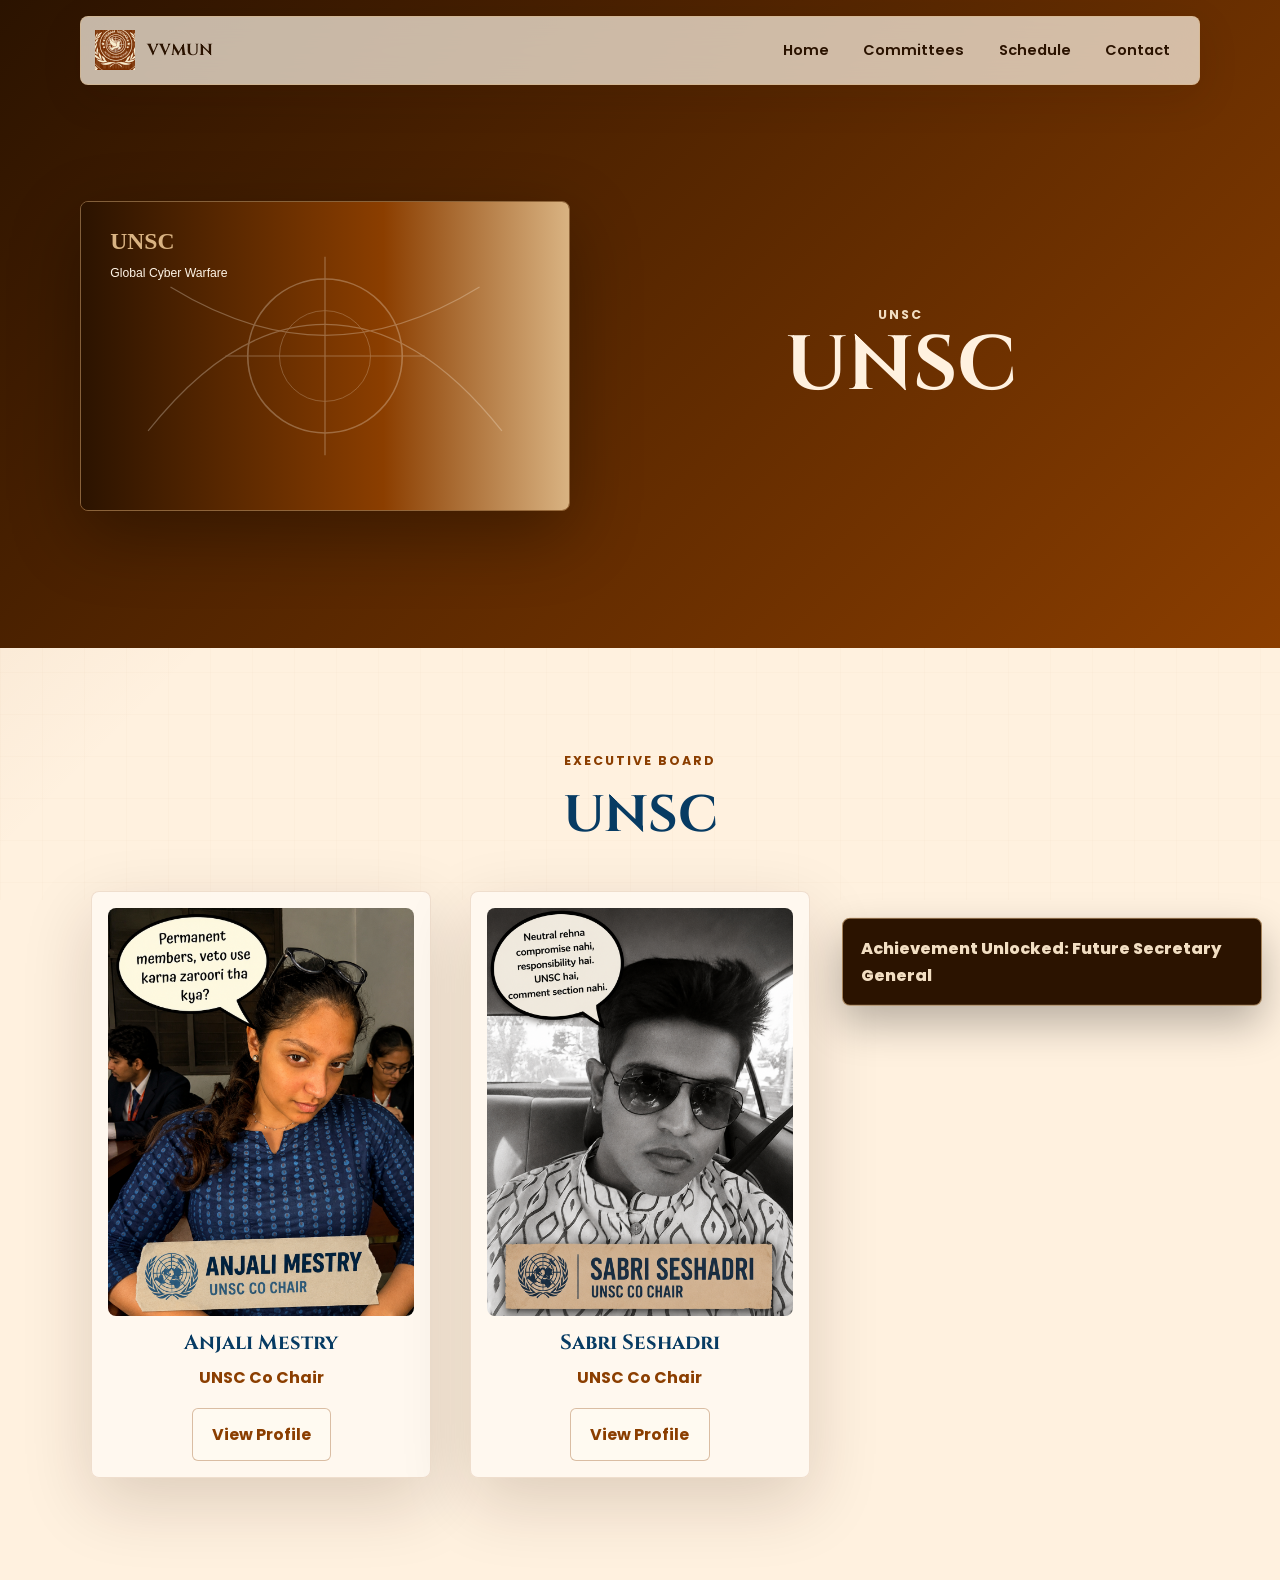
==== 2026-06-14/build-a-complete-premium-website-for/VVMUN/committee.html @ 80397a9c "Initial commit" ====
<!DOCTYPE html>
<html lang="en">
<head>
  <meta charset="UTF-8">
  <meta name="viewport" content="width=device-width, initial-scale=1.0">
  <meta name="description" content="Explore VVMUN committee details and executive board members.">
  <title>Committee | VVMUN</title>
  <link rel="preconnect" href="https://fonts.googleapis.com">
  <link rel="preconnect" href="https://fonts.gstatic.com" crossorigin>
  <link href="https://fonts.googleapis.com/css2?family=Cinzel:wght@500;600;700&family=Poppins:wght@300;400;500;600;700&display=swap" rel="stylesheet">
  <link rel="stylesheet" href="css/style.css?v=7">
</head>
<body>
  <div class="loader" id="loader" aria-label="Loading VVMUN">
    <img src="images/vvmun-logo.png" alt="VVMUN Logo">
    <span>VVMUN</span>
  </div>

  <nav class="navbar" aria-label="Primary navigation">
    <a href="index.html" class="brand" aria-label="VVMUN home">
      <img id="navLogo" src="images/vvmun-logo.png" alt="VVMUN Logo">
      <span>VVMUN</span>
    </a>
    <button class="nav-toggle" id="navToggle" aria-label="Open menu" aria-expanded="false">
      <span></span><span></span><span></span>
    </button>
    <div class="nav-links" id="navLinks">
      <a href="index.html">Home</a>
      <a href="index.html#committees">Committees</a>
      <a href="schedule.html">Schedule</a>
      <a href="contact.html">Contact</a>
    </div>
  </nav>

  <main id="committeeDetail"></main>
  <div class="achievement" id="achievement">Achievement Unlocked: Future Secretary General</div>

  <script src="js/data.js?v=8"></script>
  <script src="js/committee.js?v=8"></script>
</body>
</html>
---- 2026-06-14/build-a-complete-premium-website-for/VVMUN/css/style.css ----
:root {
  --primary: #8B3E00;
  --secondary: #A84D00;
  --accent: #F2DEC2;
  --light: #FFF1DF;
  --dark: #2B1300;
  --ivory: #fff8ec;
  --ink: #3b1a08;
  --muted: #7b563d;
  --navy: #073B63;
  --glass: rgba(255, 245, 230, 0.72);
  --shadow: 0 24px 70px rgba(43, 19, 0, 0.16);
  --heading: "Cinzel", Georgia, serif;
  --body: "Poppins", Arial, sans-serif;
}

* {
  box-sizing: border-box;
}

html {
  scroll-behavior: smooth;
}

body {
  margin: 0;
  color: var(--ink);
  background:
    linear-gradient(135deg, rgba(139, 62, 0, 0.14), transparent 30%),
    radial-gradient(circle at top right, rgba(168, 77, 0, 0.18), transparent 34rem),
    var(--light);
  font-family: var(--body);
  line-height: 1.7;
}

body::before {
  content: "";
  position: fixed;
  inset: 0;
  pointer-events: none;
  opacity: 0.34;
  background-image:
    linear-gradient(rgba(139, 62, 0, 0.05) 1px, transparent 1px),
    linear-gradient(90deg, rgba(139, 62, 0, 0.05) 1px, transparent 1px);
  background-size: 42px 42px;
  z-index: -1;
}

a {
  color: inherit;
  text-decoration: none;
}

img {
  max-width: 100%;
  display: block;
}

h1, h2, h3 {
  margin: 0;
  font-family: var(--heading);
  line-height: 1.08;
  color: var(--navy);
  letter-spacing: 0;
}

p {
  margin: 0;
}

.loader {
  position: fixed;
  inset: 0;
  display: grid;
  place-items: center;
  align-content: center;
  gap: 1rem;
  background: var(--dark);
  color: var(--accent);
  z-index: 1000;
  transition: opacity 0.5s ease, visibility 0.5s ease;
}

.loader img {
  width: 96px;
  filter: drop-shadow(0 12px 28px rgba(217, 179, 130, 0.28));
  animation: crestPulse 1.4s ease-in-out infinite;
}

.loader span {
  font-family: var(--heading);
  font-weight: 700;
  letter-spacing: 0.18em;
}

.loader.hidden {
  opacity: 0;
  visibility: hidden;
}

@keyframes crestPulse {
  50% { transform: scale(1.06); }
}

.navbar {
  position: fixed;
  top: 16px;
  left: 50%;
  width: min(1120px, calc(100% - 32px));
  transform: translateX(-50%);
  z-index: 100;
  display: flex;
  align-items: center;
  justify-content: space-between;
  padding: 0.7rem 0.9rem;
  border: 1px solid rgba(217, 179, 130, 0.48);
  border-radius: 8px;
  background: var(--glass);
  box-shadow: 0 12px 40px rgba(43, 19, 0, 0.12);
  backdrop-filter: blur(18px);
}

.brand {
  display: flex;
  align-items: center;
  gap: 0.7rem;
  color: var(--dark);
  font-family: var(--heading);
  font-weight: 700;
}

.brand img {
  width: 40px;
  height: 40px;
  object-fit: contain;
  cursor: pointer;
}

.nav-links {
  display: flex;
  align-items: center;
  gap: 0.35rem;
}

.nav-links a {
  padding: 0.62rem 0.9rem;
  border-radius: 6px;
  color: var(--dark);
  font-weight: 600;
  font-size: 0.91rem;
  transition: background 0.25s ease, color 0.25s ease;
}

.nav-links a:hover {
  color: var(--light);
  background: var(--primary);
}

.nav-toggle {
  display: none;
  width: 42px;
  height: 42px;
  border: 0;
  border-radius: 6px;
  background: var(--primary);
  cursor: pointer;
}

.nav-toggle span {
  display: block;
  width: 20px;
  height: 2px;
  margin: 5px auto;
  background: var(--light);
}

.full-screen {
  min-height: 100vh;
}

.hero {
  position: relative;
  display: grid;
  place-items: center;
  overflow: hidden;
  padding: 8rem 1.5rem 4rem;
  background:
    linear-gradient(rgba(43, 19, 0, 0.58), rgba(43, 19, 0, 0.72)),
    url("../assets/vvmun-brand-poster.png") center/cover,
    linear-gradient(135deg, var(--primary), var(--dark));
  color: var(--light);
  text-align: center;
}

.heritage-frame {
  position: absolute;
  inset: 5.5rem 1.25rem 1.25rem;
  border: 1px solid rgba(217, 179, 130, 0.48);
  border-radius: 8px;
  pointer-events: none;
}

.heritage-frame::before,
.heritage-frame::after {
  content: "";
  position: absolute;
  width: 86px;
  height: 86px;
  border: 2px solid var(--accent);
}

.heritage-frame::before {
  top: 16px;
  left: 16px;
  border-right: 0;
  border-bottom: 0;
}

.heritage-frame::after {
  right: 16px;
  bottom: 16px;
  border-left: 0;
  border-top: 0;
}

.hero-content {
  width: min(920px, 100%);
  position: relative;
  z-index: 1;
}

.hero-logo {
  width: clamp(112px, 16vw, 172px);
  margin: 0 auto 1.2rem;
  border: 1px solid rgba(242, 222, 194, 0.42);
  border-radius: 50%;
  box-shadow: 0 18px 44px rgba(0, 0, 0, 0.35);
}

.eyebrow,
.section-kicker {
  color: var(--accent);
  font-weight: 700;
  text-transform: uppercase;
  letter-spacing: 0.16em;
  font-size: 0.78rem;
}

.hero h1 {
  margin: 0.45rem 0 1rem;
  color: var(--light);
  font-size: clamp(2.6rem, 8vw, 6.8rem);
  text-transform: uppercase;
}

.hero h1 span {
  display: block;
  color: var(--accent);
}

.tagline {
  margin-bottom: 2rem;
  font-size: clamp(1rem, 2.5vw, 1.35rem);
  color: #ffe7c8;
}

.btn {
  display: inline-flex;
  align-items: center;
  justify-content: center;
  min-height: 46px;
  padding: 0.75rem 1.2rem;
  border-radius: 6px;
  border: 1px solid transparent;
  font-weight: 700;
  transition: transform 0.25s ease, box-shadow 0.25s ease, background 0.25s ease;
}

.btn:hover {
  transform: translateY(-3px);
}

.btn.primary {
  color: var(--dark);
  background: linear-gradient(135deg, var(--accent), #f8dfad);
  box-shadow: 0 16px 36px rgba(0, 0, 0, 0.24);
}

.btn.ghost {
  color: var(--primary);
  border-color: rgba(139, 62, 0, 0.32);
  background: rgba(255, 250, 241, 0.72);
}

.btn.ghost:hover {
  color: var(--light);
  background: var(--primary);
}

.btn.light {
  color: var(--light);
  border-color: rgba(255, 245, 230, 0.42);
  background: rgba(255, 245, 230, 0.1);
}

.section {
  width: min(1120px, calc(100% - 32px));
  margin: 0 auto;
  padding: clamp(4.5rem, 8vw, 7rem) 0;
}

.section-grid {
  display: grid;
  grid-template-columns: 0.7fr 1.3fr;
  gap: clamp(2rem, 7vw, 5rem);
  align-items: start;
}

.section h2,
.page-shell h1 {
  margin-bottom: 1rem;
  font-size: clamp(2rem, 4vw, 3.7rem);
}

.section p + p {
  margin-top: 1rem;
}

.section-heading {
  display: grid;
  justify-items: center;
  gap: 1rem;
  margin-bottom: 2rem;
  text-align: center;
}

.section-heading.compact {
  width: min(780px, 100%);
  margin-left: auto;
  margin-right: auto;
}

.section-heading .section-kicker,
.section-grid .section-kicker {
  color: var(--primary);
}

.search-input {
  width: min(620px, 100%);
  min-height: 52px;
  padding: 0.9rem 1rem;
  border: 1px solid rgba(139, 62, 0, 0.24);
  border-radius: 8px;
  background: rgba(255, 250, 241, 0.82);
  color: var(--dark);
  font: inherit;
  box-shadow: 0 10px 30px rgba(43, 19, 0, 0.08);
  outline: none;
}

.search-input:focus {
  border-color: var(--primary);
  box-shadow: 0 0 0 4px rgba(217, 179, 130, 0.34);
}

.card-grid,
.eb-grid,
.contact-grid,
.timeline,
.profile-grid {
  display: grid;
  grid-template-columns: repeat(3, 1fr);
  gap: 1rem;
}

.card-grid,
.eb-grid {
  justify-items: center;
}

.committee-card,
.message-panel,
.stats-panel,
.eb-card,
.timeline-day,
.contact-panel,
.profile-panel {
  border: 1px solid rgba(139, 62, 0, 0.14);
  border-radius: 8px;
  background: rgba(255, 250, 241, 0.86);
  box-shadow: var(--shadow);
}

.committee-card {
  display: flex;
  min-height: 390px;
  flex-direction: column;
  align-items: center;
  padding: 1.2rem;
  text-align: center;
  transition: transform 0.25s ease, box-shadow 0.25s ease;
}

.committee-card-simple {
  width: 100%;
  min-height: 210px;
  justify-content: center;
  gap: 1.5rem;
}

.committee-card-simple h3 {
  margin: 0.6rem 0 1.4rem;
  font-size: clamp(1.7rem, 4vw, 2.5rem);
}

.committee-card:hover,
.eb-card:hover,
.contact-panel:hover {
  transform: translateY(-6px);
  box-shadow: 0 28px 80px rgba(43, 19, 0, 0.22);
}

.card-mark {
  width: max-content;
  margin-bottom: 1rem;
  padding: 0.25rem 0.6rem;
  border-radius: 999px;
  color: var(--light);
  background: var(--primary);
  font-size: 0.78rem;
  font-weight: 700;
}

.committee-card h3,
.eb-card h3 {
  margin-bottom: 0.65rem;
  font-size: 1.28rem;
  text-align: center;
}

.agenda {
  color: var(--primary);
  font-weight: 700;
}

.committee-card > p:last-of-type {
  margin-top: 0.7rem;
}

.card-meta {
  display: flex;
  flex-wrap: wrap;
  gap: 0.5rem;
  margin: auto 0 1rem;
  padding-top: 1.1rem;
}

.card-meta span {
  padding: 0.28rem 0.58rem;
  border-radius: 999px;
  background: rgba(217, 179, 130, 0.28);
  font-size: 0.78rem;
  font-weight: 700;
}

.message-section {
  width: min(980px, calc(100% - 32px));
}

.message-panel {
  padding: clamp(1.5rem, 5vw, 3rem);
  text-align: center;
}

.signature {
  color: var(--primary);
  font-weight: 700;
}

.footer {
  display: flex;
  align-items: center;
  justify-content: space-between;
  gap: 1rem;
  padding: 2rem max(1rem, calc((100% - 1120px) / 2));
  color: var(--light);
  background: var(--dark);
}

.footer img {
  width: 54px;
  margin-bottom: 0.5rem;
}

.footer div:last-child {
  display: flex;
  flex-wrap: wrap;
  justify-content: flex-end;
  gap: 0.8rem 1.2rem;
}

.footer a:hover {
  color: var(--accent);
}

.committee-hero,
.profile-hero {
  min-height: 72vh;
  display: grid;
  align-items: center;
  gap: 2rem;
  padding: 8rem max(1rem, calc((100% - 1120px) / 2)) 4rem;
  color: var(--light);
  background: linear-gradient(135deg, var(--dark), var(--primary));
}

.committee-hero {
  grid-template-columns: 0.9fr 1.1fr;
  justify-items: center;
  text-align: center;
}

.committee-hero img {
  width: min(560px, 100%);
  border-radius: 8px;
  border: 1px solid rgba(217, 179, 130, 0.45);
  box-shadow: 0 24px 70px rgba(0, 0, 0, 0.32);
}

.committee-hero h1,
.profile-hero h1 {
  color: var(--light);
  font-size: clamp(2.2rem, 6vw, 5.4rem);
}

.committee-hero p:last-child,
.profile-copy > p:not(.eyebrow):not(.profile-position) {
  max-width: 680px;
  margin-top: 1rem;
  color: #ffe7c8;
}

.detail-grid {
  display: grid;
  grid-template-columns: 1.35fr 0.65fr;
  gap: 1.2rem;
  align-items: stretch;
  margin-bottom: 3rem;
}

.stats-panel {
  display: grid;
  align-content: center;
  gap: 0.25rem;
  padding: 1.5rem;
}

.stats-panel span {
  color: var(--muted);
  font-weight: 700;
  text-transform: uppercase;
  letter-spacing: 0.1em;
  font-size: 0.75rem;
}

.stats-panel strong {
  margin-bottom: 1rem;
  font-family: var(--heading);
  font-size: 2rem;
  color: var(--primary);
}

.eb-card {
  display: flex;
  width: 100%;
  max-width: 340px;
  min-height: 100%;
  flex-direction: column;
  align-items: center;
  padding: 1rem;
  text-align: center;
  transition: transform 0.25s ease, box-shadow 0.25s ease;
}

.eb-card img {
  width: 100%;
  aspect-ratio: 3 / 4;
  object-fit: cover;
  object-position: center;
  border-radius: 8px;
  margin-bottom: 1rem;
  background: var(--accent);
}

.eb-card p {
  color: var(--primary);
  font-weight: 700;
  margin-bottom: 1rem;
}

.eb-card .btn {
  margin-top: auto;
}

.profile-hero {
  grid-template-columns: 0.7fr 1.3fr;
  justify-items: center;
  text-align: center;
}

.profile-photo-wrap {
  width: min(430px, 100%);
  border: 1px solid rgba(217, 179, 130, 0.48);
  border-radius: 8px;
  padding: 0.65rem;
  background: rgba(255, 245, 230, 0.08);
}

.profile-photo-wrap img {
  width: 100%;
  aspect-ratio: 3 / 4;
  object-fit: cover;
  border-radius: 6px;
}

.profile-position {
  margin-top: 0.5rem;
  color: var(--accent);
  font-weight: 700;
  text-transform: uppercase;
  letter-spacing: 0.12em;
}

.profile-copy .btn {
  margin-top: 1.5rem;
}

.profile-copy {
  display: grid;
  justify-items: center;
  text-align: center;
}

.profile-grid {
  grid-template-columns: 1fr 1fr;
}

.profile-panel,
.timeline-day,
.contact-panel {
  padding: 1.4rem;
}

.wit {
  background: var(--dark);
  color: var(--light);
}

.wit h2,
.wit .section-kicker {
  color: var(--accent);
}

.page-shell {
  min-height: 100vh;
  padding-top: 5rem;
}

.timeline-day h2 {
  color: var(--navy);
  text-align: center;
}

.schedule-section .timeline {
  grid-template-columns: repeat(2, 1fr);
}

.timeline-day p,
.contact-panel p,
.contact-panel a {
  margin-top: 0.65rem;
}

.contact-panel span {
  color: var(--primary);
  font-weight: 800;
  text-transform: uppercase;
  letter-spacing: 0.12em;
  font-size: 0.78rem;
}

.contact-panel a {
  display: block;
  font-size: 1.18rem;
  font-weight: 700;
}

.empty-state {
  grid-column: 1 / -1;
  padding: 2rem;
  text-align: center;
}

.achievement {
  position: fixed;
  right: 18px;
  bottom: 18px;
  z-index: 200;
  max-width: min(420px, calc(100% - 36px));
  padding: 1rem 1.1rem;
  border: 1px solid rgba(217, 179, 130, 0.7);
  border-radius: 8px;
  background: var(--dark);
  color: var(--accent);
  box-shadow: 0 18px 42px rgba(0, 0, 0, 0.28);
  font-weight: 800;
  transform: translateY(140%);
  transition: transform 0.32s ease;
}

.achievement.show {
  transform: translateY(0);
}

.reveal,
.committee-card,
.eb-card {
  opacity: 0;
  transform: translateY(26px);
  transition: opacity 0.65s ease, transform 0.65s ease;
}

.reveal.visible,
.committee-card.visible,
.eb-card.visible {
  opacity: 1;
  transform: translateY(0);
}

@media (max-width: 900px) {
  .nav-toggle {
    display: block;
  }

  .nav-links {
    position: absolute;
    top: calc(100% + 0.55rem);
    left: 0;
    right: 0;
    display: none;
    flex-direction: column;
    align-items: stretch;
    padding: 0.6rem;
    border: 1px solid rgba(217, 179, 130, 0.48);
    border-radius: 8px;
    background: rgba(255, 245, 230, 0.96);
  }

  .nav-links.open {
    display: flex;
  }

  .section-grid,
  .detail-grid,
  .committee-hero,
  .profile-hero,
  .profile-grid {
    grid-template-columns: 1fr;
  }

  .card-grid,
  .eb-grid,
  .contact-grid,
  .timeline {
    grid-template-columns: repeat(2, 1fr);
  }

  .committee-hero,
  .profile-hero {
    padding-top: 7rem;
  }
}

@media (max-width: 640px) {
  .navbar {
    top: 10px;
    width: calc(100% - 20px);
  }

  .brand span {
    font-size: 0.92rem;
  }

  .hero {
    padding-inline: 1rem;
  }

  .heritage-frame {
    inset: 5rem 0.75rem 0.75rem;
  }

  .card-grid,
  .eb-grid,
  .contact-grid,
  .timeline {
    grid-template-columns: 1fr;
  }

  .committee-card {
    min-height: auto;
  }

  .footer {
    align-items: flex-start;
    flex-direction: column;
  }

  .footer div:last-child {
    justify-content: flex-start;
    flex-direction: column;
  }
}
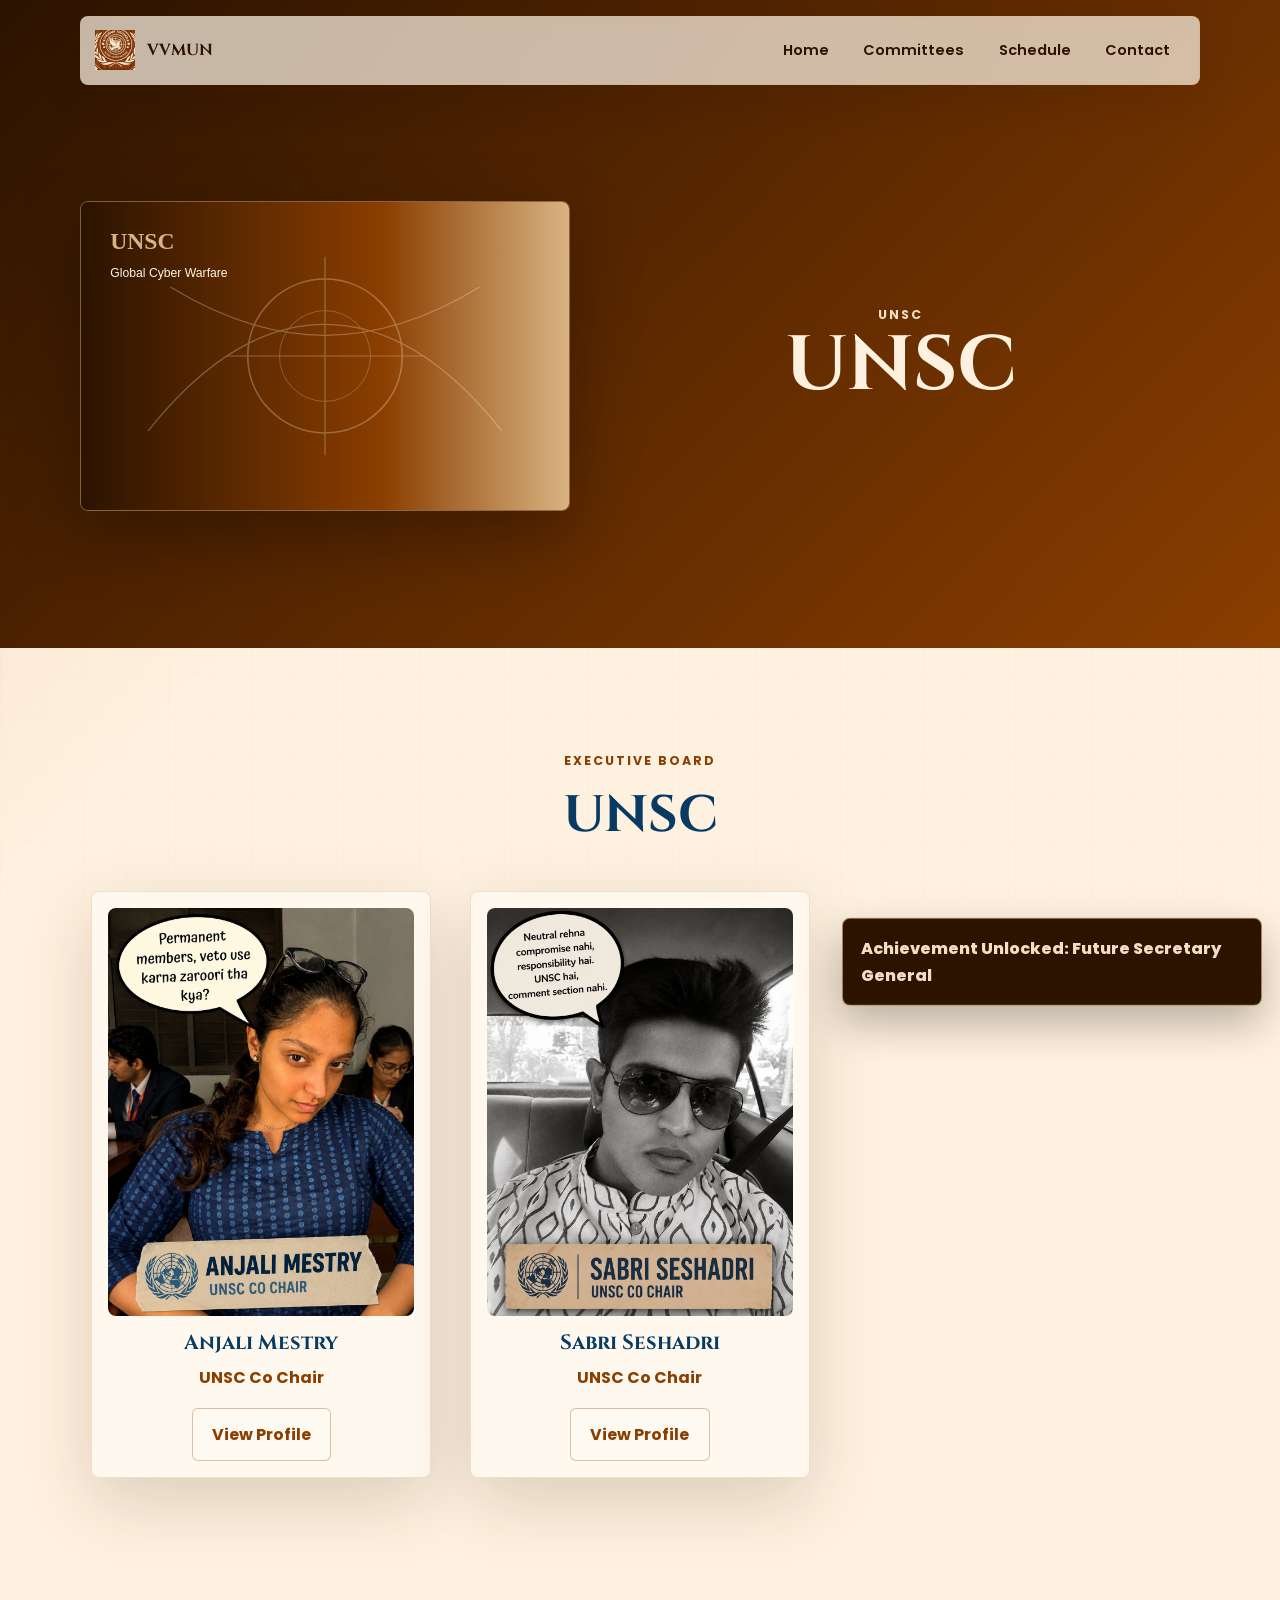
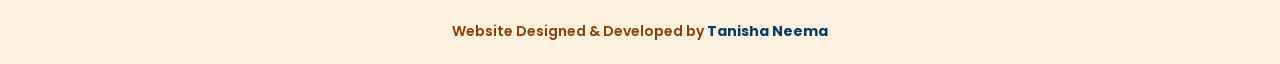
==== commit 0ea4768e: "Added developer credits and updated VVMUN website" ====
--- a/2026-06-14/build-a-complete-premium-website-for/VVMUN/committee.html
+++ b/2026-06-14/build-a-complete-premium-website-for/VVMUN/committee.html
@@ -35,7 +35,11 @@
   <main id="committeeDetail"></main>
   <div class="achievement" id="achievement">Achievement Unlocked: Future Secretary General</div>
 
-  <script src="js/data.js?v=8"></script>
-  <script src="js/committee.js?v=8"></script>
+<footer class="creator-credit">
+  Website Designed & Developed by <strong>Tanisha Neema</strong>
+</footer>
+
+<script src="js/data.js?v=8"></script>
+<script src="js/committee.js?v=8"></script>
 </body>
 </html>
--- a/2026-06-14/build-a-complete-premium-website-for/VVMUN/css/style.css
+++ b/2026-06-14/build-a-complete-premium-website-for/VVMUN/css/style.css
@@ -736,6 +736,19 @@
   opacity: 1;
   transform: translateY(0);
 }
+.creator-credit {
+  text-align: center;
+  padding: 20px;
+  font-family: var(--body);
+  font-size: 14px;
+  color: var(--primary);
+  margin-top: 20px;
+  font-weight: 600;
+}
+
+.creator-credit strong {
+  color: var(--navy);
+}
 
 @media (max-width: 900px) {
   .nav-toggle {
